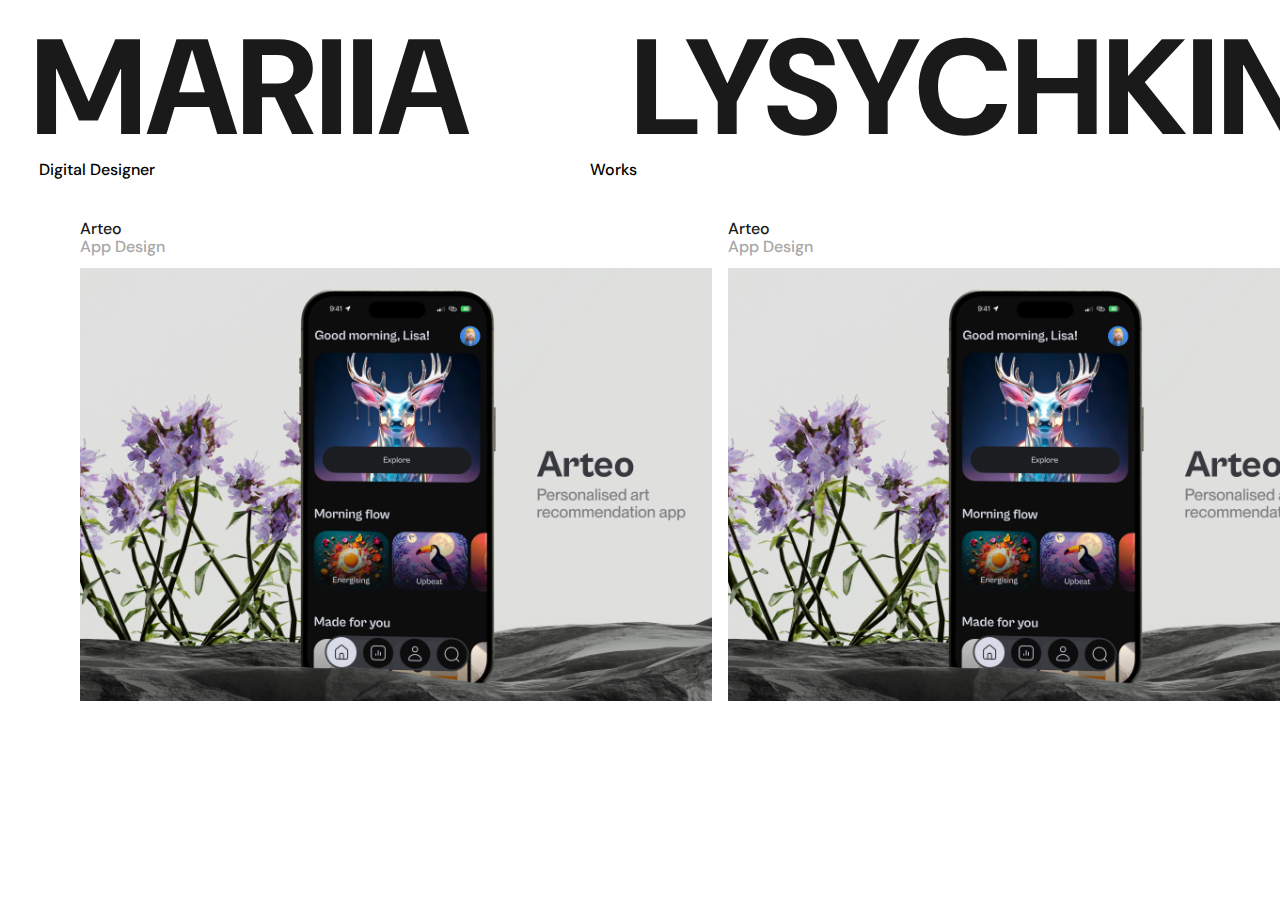
==== index.html @ f184c716 "Add files via upload" ====
<!DOCTYPE html>
<html lang="en">
  <head>
    <meta charset="UTF-8" />
    <meta name="viewport" content="width=device-width, initial-scale=1.0" />

    <title>Mariia Lysychkina Portfolio</title>

    <link rel="stylesheet" href="styles/portfolio_style.css" />
    <link rel="preconnect" href="https://fonts.googleapis.com" />
    <link rel="preconnect" href="https://fonts.gstatic.com" crossorigin />
    <link
      href="https://fonts.googleapis.com/css2?family=DM+Sans:ital,opsz,wght@0,9..40,100..1000;1,9..40,100..1000&family=IBM+Plex+Sans:ital,wght@0,100;0,200;0,300;0,400;0,500;0,600;0,700;1,100;1,200;1,300;1,400;1,500;1,600;1,700&family=Modak&display=swap"
      rel="stylesheet"
    />
  </head>
  <body>
    <main>
      <div class="container">
        <div class="header-name">
          <div class="name">
            <h1>MARIIA</h1>
            <h1>Lysychkina</h1>
          </div>
        </div>
        <div class="navigation-menu">
          <p>Digital Designer</p>
          <p>Works</p>
        </div>
        <div class="content">
          <div class="projects">
            <div class="project">
              <div class="project-info">
                <div class="project-name">
                  <p>Arteo</p>
                </div>
                <div class="project-description">
                  <p>App Design</p>
                </div>
              </div>
              <img src="images/Arteo.png" />
            </div>

            <div class="project">
              <div class="project-info">
                <div class="project-name">
                  <p>Arteo</p>
                </div>
                <div class="project-description">
                  <p>App Design</p>
                </div>
              </div>

              <img src="images/Arteo.png" />
            </div>
          </div>
        </div>
      </div>
    </main>
  </body>
</html>
---- styles/portfolio_style.css ----
* {
  margin: 0;
  padding: 0;
  font-family: "DM Sans";
  box-sizing: border-box;
}

.container {
  width: 1440px; /* Matches the Figma frame */
  margin: 0 auto; /* Centers the container */
}

.frame {
  width: 90rem; /* Matches your Figma frame size */
  margin: 0 auto; /* Centers the frame horizontally */
  height: auto; /* Adjusts height dynamically based on content */
}

.content {
  margin-top: 25px;
  margin-left: 40px;
  margin-right: 40px;
  margin-bottom: 0px;
}

.header-name {
  margin-top: 1.56rem;
  margin-left: 1.94rem;
  margin-right: 2.31rem;
  margin-bottom: 0.5rem;
}

.name {
  margin: 0rem;
  display: flex;
  justify-content: space-between;
}

h1 {
  -webkit-font-smoothing: antialiased;
  color: #1a1a1a;
  font-family: "DM Sans";
  margin: 0rem;
  font-size: 8.45625rem;
  font-weight: 800;
  line-height: 7.90463rem;
  text-transform: uppercase;
}

p {
  -webkit-font-smoothing: antialiased;
  margin: 0;
  font-size: 1rem;
  font-weight: 500;
  line-height: normal;
}

.navigation-menu {
  margin: 0rem 2.44rem;
  display: flex;
  flex-direction: row;
  justify-content: space-between;
  width: 598px;
}

img {
  max-width: 100%;
}

.project-name {
  color: #1a1a1a;
}

.project-description {
  color: #a6a6a6;
}

.project-name > p {
  line-height: 18px;
}

.project-description > p {
  line-height: 18px;
}

.projects {
  margin-top: 40px;
  margin-left: 40px;
  margin-right: 40px;
  display: flex;
  gap: 16px;
}

.project-info {
  margin: 0px;
  display: flex;
  flex-direction: column;
  gap: -4px;
}

.project {
  margin: 0px;
  display: flex;
  flex-direction: column;
  gap: 12px;
}

.header-wrapper {
  background-color: antiquewhite;
}

.yrgo {
  font-size: 30px;
}
.box {
  height: 300px;
  width: 300px;
  background-color: aquamarine;
  padding: 10px;
  margin: 20px;
  border: 2px green;
}

.demo {
  font-weight: bold;
  color: red;
}

img {
  max-width: 100%;
  max-height: 100%;
}
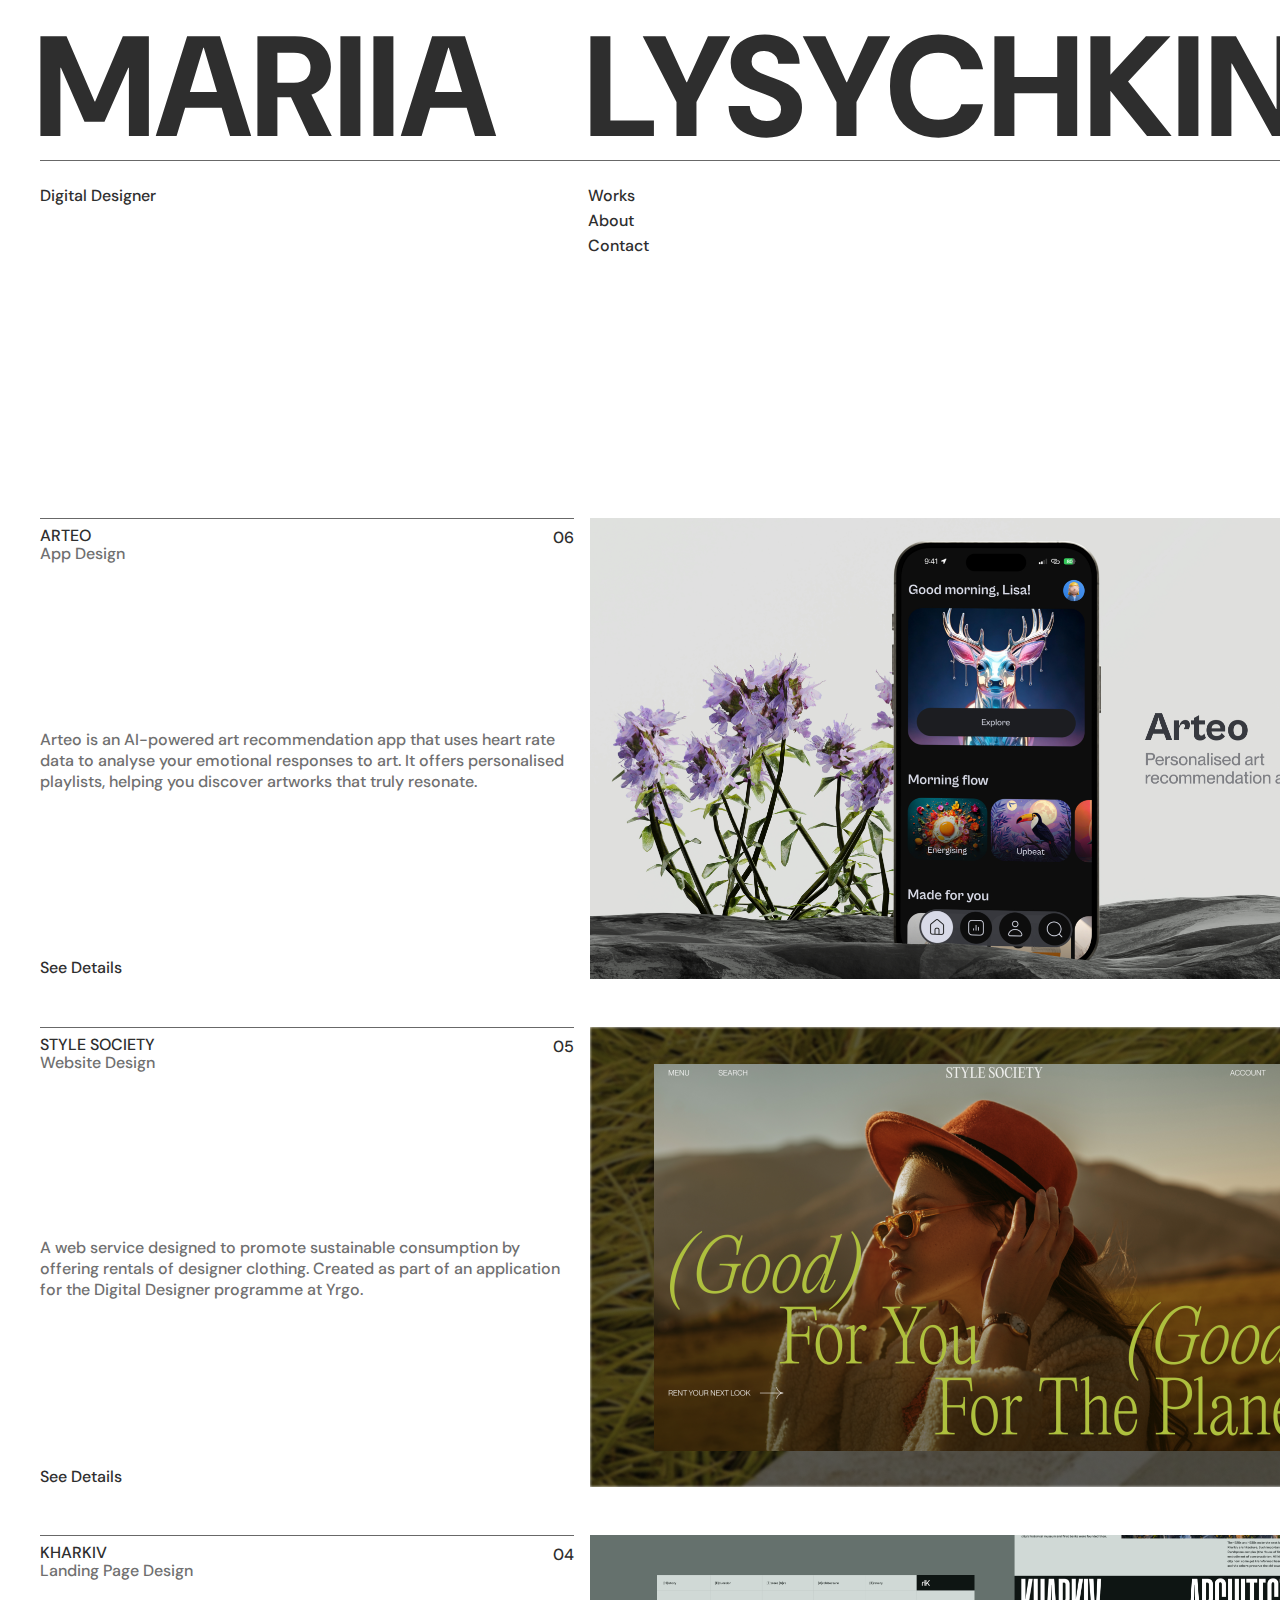
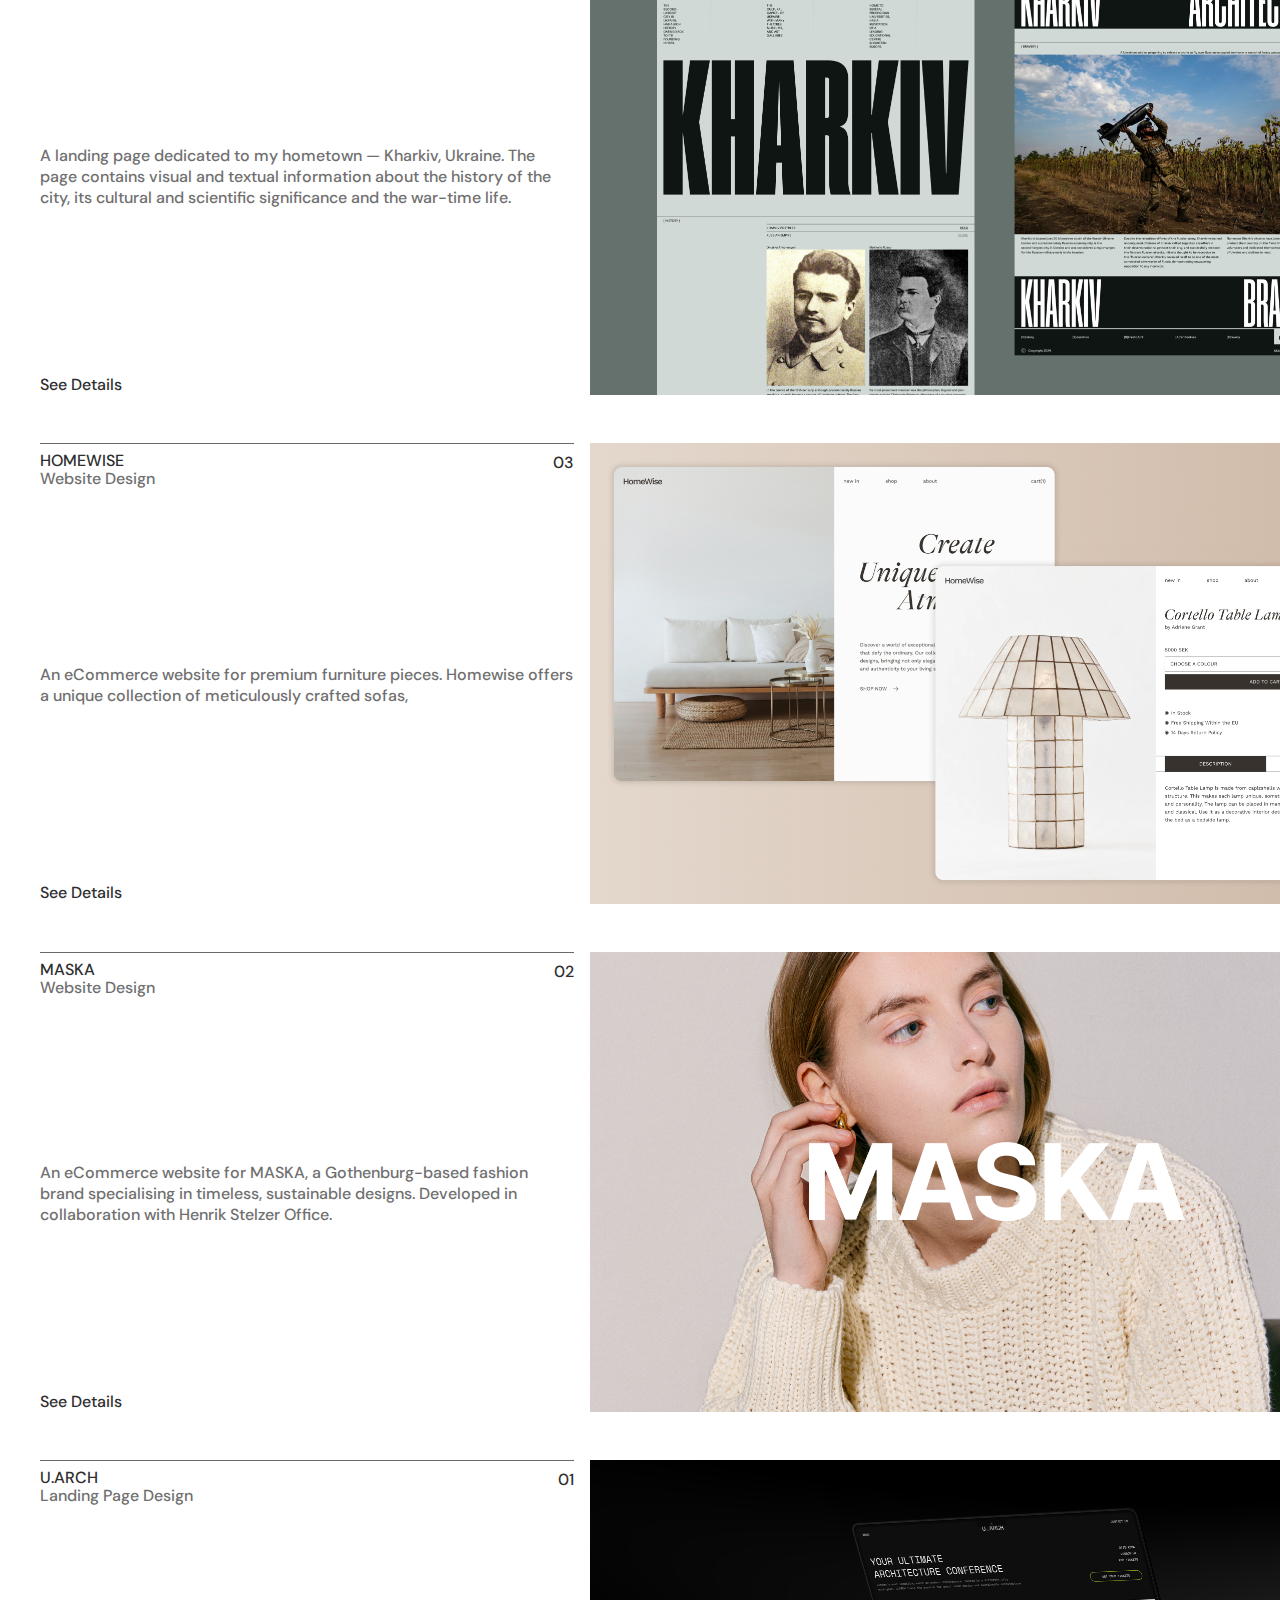
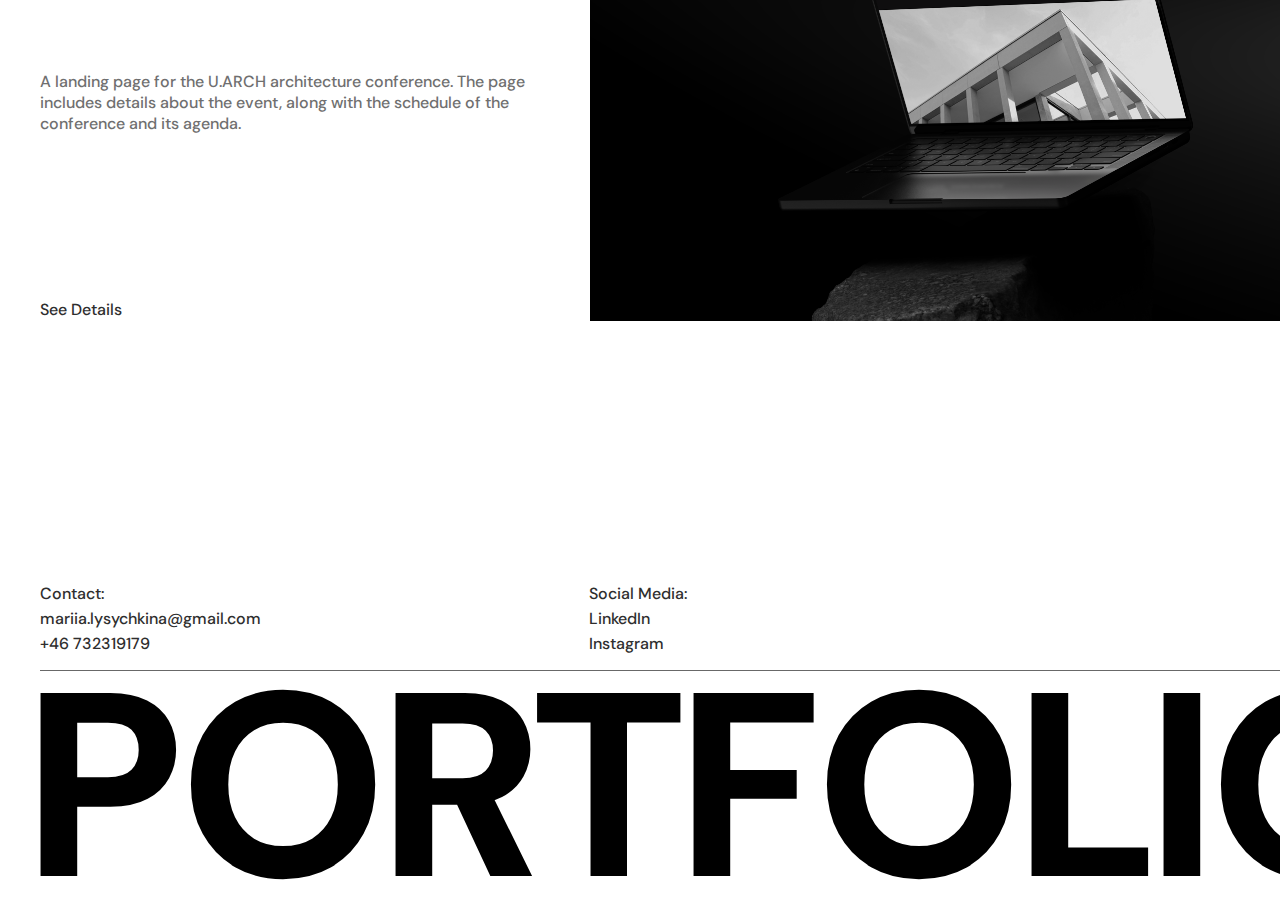
==== commit 3b3dcc4d: "Add files via upload" ====
--- a/index.html
+++ b/index.html
@@ -14,47 +14,334 @@
       rel="stylesheet"
     />
   </head>
+
+  <style>
+    html {
+      cursor: url("images/cursor.png"), auto;
+    }
+  </style>
   <body>
     <main>
-      <div class="container">
-        <div class="header-name">
-          <div class="name">
-            <h1>MARIIA</h1>
-            <h1>Lysychkina</h1>
-          </div>
-        </div>
+      <div class="wrapper">
+        <div class="name">
+          <div class="first-name">Mariia</div>
+          <div class="last-name">Lysychkina</div>
+        </div>
+
+        <div class="line">
+          <img class="line1" src="images/Line 1.svg" alt="Separation line" />
+          <img class="line2" src="images/Line 2.svg" alt="Separation line" />
+        </div>
+
         <div class="navigation-menu">
-          <p>Digital Designer</p>
-          <p>Works</p>
-        </div>
-        <div class="content">
-          <div class="projects">
-            <div class="project">
-              <div class="project-info">
-                <div class="project-name">
-                  <p>Arteo</p>
-                </div>
-                <div class="project-description">
-                  <p>App Design</p>
-                </div>
-              </div>
-              <img src="images/Arteo.png" />
-            </div>
-
-            <div class="project">
-              <div class="project-info">
-                <div class="project-name">
-                  <p>Arteo</p>
-                </div>
-                <div class="project-description">
-                  <p>App Design</p>
-                </div>
-              </div>
-
-              <img src="images/Arteo.png" />
-            </div>
-          </div>
-        </div>
+          <div class="navigation-menu-col1-col2">
+            <p>Digital Designer</p>
+            <div class="clickable-menu">
+              <p class="button">Works</p>
+              <p class="button">About</p>
+              <p class="button">Contact</p>
+            </div>
+          </div>
+          <p>2024</p>
+        </div>
+        <div class="projects">
+          <div class="project">
+            <div class="project-description">
+              <div class="project-header">
+                <div>
+                  <img
+                    class="line3"
+                    src="images/Line 3.svg"
+                    alt="Separation line"
+                  />
+                  <img
+                    class="line2 line"
+                    src="images/Line 2.svg"
+                    alt="Separation line"
+                  />
+                </div>
+
+                <div class="project-name-number">
+                  <div class="project-name">
+                    <p>ARTEO</p>
+                    <p class="grey">App Design</p>
+                  </div>
+                  <p>06</p>
+                </div>
+              </div>
+              <div class="text-box grey">
+                Arteo is an AI-powered art recommendation app that uses heart
+                rate data to analyse your emotional responses to art. It offers
+                personalised playlists, helping you discover artworks that truly
+                resonate.
+              </div>
+              <p class="button">See Details</p>
+            </div>
+            <div>
+              <img
+                class="image_mobile"
+                src="images/Arteo_mobile.png"
+                alt="Arteo project"
+              />
+              <img
+                class="image_desktop"
+                src="images/Arteo.png"
+                alt="Arteo project"
+              />
+            </div>
+          </div>
+
+          <div class="project">
+            <div class="project-description">
+              <div class="project-header">
+                <div>
+                  <img
+                    class="line3"
+                    src="images/Line 3.svg"
+                    alt="Separation line"
+                  />
+                  <img
+                    class="line2 line"
+                    src="images/Line 2.svg"
+                    alt="Separation line"
+                  />
+                </div>
+
+                <div class="project-name-number">
+                  <div class="project-name">
+                    <p>STYLE SOCIETY</p>
+                    <p class="grey">Website Design</p>
+                  </div>
+                  <p>05</p>
+                </div>
+              </div>
+              <div class="text-box grey">
+                A web service designed to promote sustainable consumption by
+                offering rentals of designer clothing. Created as part of an
+                application for the Digital Designer programme at Yrgo.
+              </div>
+              <a href="style_society.html" class="button">See Details</a>
+            </div>
+            <div>
+              <a href="style_society.html">
+                <img
+                  class="image_mobile"
+                  src="images/Style Society_mobile.png"
+                  alt="Style Society project"
+                />
+
+                <div class="style-society-picture image_desktop"></div>
+                <!--<img
+                  class="image_desktop"
+                  src="images/Style Society.png"
+                  alt="Style Society project"
+                />-->
+              </a>
+            </div>
+          </div>
+
+          <div class="project">
+            <div class="project-description">
+              <div class="project-header">
+                <div>
+                  <img
+                    class="line3"
+                    src="images/Line 3.svg"
+                    alt="Separation line"
+                  />
+                  <img
+                    class="line2 line"
+                    src="images/Line 2.svg"
+                    alt="Separation line"
+                  />
+                </div>
+
+                <div class="project-name-number">
+                  <div class="project-name">
+                    <p>KHARKIV</p>
+                    <p class="grey">Landing Page Design</p>
+                  </div>
+                  <p>04</p>
+                </div>
+              </div>
+              <div class="text-box grey">
+                A landing page dedicated to my hometown — Kharkiv, Ukraine. The
+                page contains visual and textual information about the history
+                of the city, its cultural and scientific significance and the
+                war-time life.
+              </div>
+              <p class="button">See Details</p>
+            </div>
+            <div>
+              <img
+                class="image_mobile"
+                src="images/Kharkiv_mobile.png"
+                alt="Kharkiv project"
+              />
+              <img
+                class="image_desktop"
+                src="images/Kharkiv.png"
+                alt="Kharkiv project"
+              />
+            </div>
+          </div>
+
+          <div class="project">
+            <div class="project-description">
+              <div class="project-header">
+                <div>
+                  <img
+                    class="line3"
+                    src="images/Line 3.svg"
+                    alt="Separation line"
+                  />
+                  <img
+                    class="line2 line"
+                    src="images/Line 2.svg"
+                    alt="Separation line"
+                  />
+                </div>
+
+                <div class="project-name-number">
+                  <div class="project-name">
+                    <p>HOMEWISE</p>
+                    <p class="grey">Website Design</p>
+                  </div>
+                  <p>03</p>
+                </div>
+              </div>
+              <div class="text-box grey">
+                An eCommerce website for premium furniture pieces. Homewise
+                offers a unique collection of meticulously crafted sofas,
+              </div>
+              <p class="button">See Details</p>
+            </div>
+            <div>
+              <img
+                class="image_mobile"
+                src="images/Homewise_mobile.png"
+                alt="Homewise project"
+              />
+              <img
+                class="image_desktop"
+                src="images/Homewise.png"
+                alt="Homewise project"
+              />
+            </div>
+          </div>
+
+          <div class="project">
+            <div class="project-description">
+              <div class="project-header">
+                <div>
+                  <img
+                    class="line3"
+                    src="images/Line 3.svg"
+                    alt="Separation line"
+                  />
+                  <img
+                    class="line2 line"
+                    src="images/Line 2.svg"
+                    alt="Separation line"
+                  />
+                </div>
+
+                <div class="project-name-number">
+                  <div class="project-name">
+                    <p>MASKA</p>
+                    <p class="grey">Website Design</p>
+                  </div>
+                  <p>02</p>
+                </div>
+              </div>
+              <div class="text-box grey">
+                An eCommerce website for MASKA, a Gothenburg-based fashion brand
+                specialising in timeless, sustainable designs. Developed in
+                collaboration with Henrik Stelzer Office.
+              </div>
+              <p class="button">See Details</p>
+            </div>
+            <div>
+              <img
+                class="image_mobile"
+                src="images/MASKA_mobile.png"
+                alt="MASKA project"
+              />
+              <img
+                class="image_desktop"
+                src="images/MASKA.png"
+                alt="MASKA project"
+              />
+            </div>
+          </div>
+
+          <div class="project">
+            <div class="project-description">
+              <div class="project-header">
+                <div>
+                  <img
+                    class="line3"
+                    src="images/Line 3.svg"
+                    alt="Separation line"
+                  />
+                  <img
+                    class="line2 line"
+                    src="images/Line 2.svg"
+                    alt="Separation line"
+                  />
+                </div>
+
+                <div class="project-name-number">
+                  <div class="project-name">
+                    <p>U.ARCH</p>
+                    <p class="grey">Landing Page Design</p>
+                  </div>
+                  <p>01</p>
+                </div>
+              </div>
+              <div class="text-box grey">
+                A landing page for the U.ARCH architecture conference. The page
+                includes details about the event, along with the schedule of the
+                conference and its agenda.
+              </div>
+              <p class="button">See Details</p>
+            </div>
+            <div>
+              <img
+                class="image_mobile"
+                src="images/UARCH_mobile.png"
+                alt="U.ARCH project"
+              />
+              <img
+                class="image_desktop"
+                src="images/UARCH.png"
+                alt="U.ARCH project"
+              />
+            </div>
+          </div>
+        </div>
+        <div class="navigation-menu-footer">
+          <div class="navigation-menu-col1-col2-footer">
+            <div class="clickable-menu">
+              <p>Contact:</p>
+              <p>mariia.lysychkina@gmail.com</p>
+              <p>+46 732319179</p>
+            </div>
+            <div class="clickable-menu">
+              <p>Social Media:</p>
+              <p class="button">LinkedIn</p>
+              <p class="button">Instagram</p>
+            </div>
+          </div>
+          <p>©2024</p>
+        </div>
+
+        <div class="line">
+          <img class="line1" src="images/Line 1.svg" alt="Separation line" />
+          <img class="line2" src="images/Line 2.svg" alt="Separation line" />
+        </div>
+
+        <div class="large-footer-text">Portfolio</div>
       </div>
     </main>
   </body>
--- a/styles/portfolio_style.css
+++ b/styles/portfolio_style.css
@@ -5,128 +5,473 @@
   box-sizing: border-box;
 }
 
-.container {
-  width: 1440px; /* Matches the Figma frame */
-  margin: 0 auto; /* Centers the container */
-}
-
-.frame {
-  width: 90rem; /* Matches your Figma frame size */
-  margin: 0 auto; /* Centers the frame horizontally */
-  height: auto; /* Adjusts height dynamically based on content */
+html,
+body {
+  max-width: 100%;
+  overflow-x: hidden;
+}
+
+.wrapper {
+  width: 90rem;
+  margin: 0 auto;
+  overflow: hidden;
+}
+
+.clickable-menu {
+  display: flex;
+  flex-direction: column;
+  gap: 0.25rem;
 }
 
 .content {
-  margin-top: 25px;
-  margin-left: 40px;
-  margin-right: 40px;
-  margin-bottom: 0px;
-}
-
-.header-name {
+  margin-top: 1.5625rem;
+  margin-left: 2.5rem;
+  margin-right: 2.5rem;
+  margin-bottom: 0rem;
+}
+
+.name {
   margin-top: 1.56rem;
-  margin-left: 1.94rem;
-  margin-right: 2.31rem;
+  margin-left: 2.1rem;
+  margin-right: 2.5rem;
   margin-bottom: 0.5rem;
-}
-
-.name {
-  margin: 0rem;
   display: flex;
   justify-content: space-between;
 }
 
+.first-name {
+  color: #2e2e2e;
+  font-size: 8.91rem;
+  font-weight: 800;
+  line-height: 7.92625rem;
+  text-transform: uppercase;
+}
+
+.last-name {
+  color: #2e2e2e;
+  font-size: 8.91rem;
+  font-weight: 800;
+  line-height: 7.92625rem;
+  text-transform: uppercase;
+}
+
 h1 {
-  -webkit-font-smoothing: antialiased;
-  color: #1a1a1a;
-  font-family: "DM Sans";
-  margin: 0rem;
-  font-size: 8.45625rem;
+  color: #2e2e2e;
+  margin: 0rem;
+  font-size: 7.49063rem;
   font-weight: 800;
-  line-height: 7.90463rem;
+  line-height: 7rem;
   text-transform: uppercase;
 }
 
 p {
-  -webkit-font-smoothing: antialiased;
+  color: #2e2e2e;
   margin: 0;
   font-size: 1rem;
   font-weight: 500;
   line-height: normal;
 }
 
+a {
+  color: #2e2e2e;
+  margin: 0;
+  font-size: 1rem;
+  font-weight: 500;
+  line-height: normal;
+  text-decoration: none;
+}
+
+.navigation-menu-col1-col2 {
+  margin: 0rem;
+  display: flex;
+  flex-direction: row;
+  gap: 27rem;
+}
+
+.navigation-menu-col1-col2-footer {
+  margin: 0rem;
+  display: flex;
+  flex-direction: row;
+  gap: 20.5rem;
+}
+
 .navigation-menu {
-  margin: 0rem 2.44rem;
+  margin: 1.5rem 2.5rem 0rem 2.5rem;
+  display: flex;
+  flex-direction: row;
+  gap: 44.3125rem;
+}
+
+.navigation-menu-footer {
+  margin: 0rem 2.5rem 1rem 2.5rem;
+  display: flex;
+  flex-direction: row;
+  gap: 41.19rem;
+  align-items: flex-end;
+}
+
+.line {
+  margin: 0.5rem 2.5rem 0rem 2.5rem;
+}
+
+.line-no-margin {
+  margin: 0;
+}
+
+.line line3 {
+  width: 100%;
+}
+
+.project {
+  margin: 0rem, 2.5rem;
+  display: flex;
+  gap: 1rem;
+}
+
+.project-description {
+  margin: 0;
+  display: flex;
+  flex-direction: column;
+  justify-content: space-between;
+  height: 28.75rem;
+}
+
+.project-header {
+  margin: 0rem;
+  display: flex;
+  flex-direction: column;
+  gap: 0.5rem;
+}
+
+.project-name {
+  margin: 0rem;
+  display: flex;
+  flex-direction: column;
+  gap: 0rem;
+}
+
+.project-name p {
+  line-height: 1.125;
+}
+
+.project-name-number {
+  margin: 0rem;
   display: flex;
   flex-direction: row;
   justify-content: space-between;
-  width: 598px;
+  width: 33.375rem;
+}
+
+.text-box {
+  width: 33.375rem;
+  margin: 0rem;
+  font-size: 1rem;
+  font-weight: 500;
+  line-height: normal;
 }
 
 img {
-  max-width: 100%;
-}
-
-.project-name {
-  color: #1a1a1a;
-}
-
-.project-description {
-  color: #a6a6a6;
-}
-
-.project-name > p {
-  line-height: 18px;
-}
-
-.project-description > p {
-  line-height: 18px;
-}
-
-.projects {
-  margin-top: 40px;
-  margin-left: 40px;
-  margin-right: 40px;
-  display: flex;
-  gap: 16px;
-}
-
-.project-info {
-  margin: 0px;
-  display: flex;
-  flex-direction: column;
-  gap: -4px;
-}
-
-.project {
-  margin: 0px;
-  display: flex;
-  flex-direction: column;
-  gap: 12px;
-}
-
-.header-wrapper {
-  background-color: antiquewhite;
-}
-
-.yrgo {
-  font-size: 30px;
-}
-.box {
-  height: 300px;
-  width: 300px;
-  background-color: aquamarine;
-  padding: 10px;
-  margin: 20px;
-  border: 2px green;
-}
-
-.demo {
-  font-weight: bold;
-  color: red;
-}
-
-img {
+  display: block;
   max-width: 100%;
   max-height: 100%;
 }
+
+.projects {
+  margin-top: 16.4rem;
+  margin-left: 2.5rem;
+  margin-right: 2.5rem;
+  margin-bottom: 16.4rem;
+  display: flex;
+  flex-direction: column;
+  gap: 3rem;
+}
+
+.grey {
+  color: #6f6f6f;
+}
+
+.large-footer-text {
+  margin: 0rem 1.75rem 0.5rem 1.8rem;
+  font-size: 16.35rem;
+  font-weight: 800;
+  line-height: 14.5rem;
+  text-transform: uppercase;
+}
+
+.project-info {
+  margin: 10.62rem 2.5rem 3rem 2.5rem;
+}
+
+.project-year-desciption {
+  margin: 1.5rem 17.19rem 0rem 0rem;
+  display: flex;
+  gap: 31.94rem;
+}
+
+.project-info-text {
+  margin: 0rem;
+  display: flex;
+  flex-direction: column;
+  gap: 1rem;
+}
+
+.photo-gallery {
+  margin: 0rem 2.5rem 10.63rem 2.5rem;
+  display: flex;
+  flex-direction: column;
+  gap: 1rem;
+}
+
+.photo-row {
+  margin: 0rem;
+  display: flex;
+  gap: 1rem;
+}
+
+.photo-column {
+  margin: 0rem;
+  display: flex;
+  flex-direction: column;
+  gap: 1rem;
+}
+
+.button {
+  text-decoration-line: none;
+}
+
+.button:hover {
+  text-decoration-line: underline;
+  cursor: pointer;
+}
+
+.style-society-picture {
+  background-image: url("images/Style Society.png");
+  width: 809px;
+  height: 460px;
+  background-size: contain;
+}
+
+.style-society-picture:hover {
+  background-image: url("images/Style Society.gif");
+}
+
+@media only screen and (max-width: 761px) {
+  .wrapper {
+    width: 26.875rem;
+    margin: 0 auto;
+  }
+
+  html {
+    font-size: 100%;
+  }
+  .name {
+    margin-top: 0.56rem;
+    margin-left: 0.85rem;
+    margin-right: 0.94rem;
+    margin-bottom: 0.44rem;
+    display: flex;
+    flex-direction: column;
+    gap: 0rem;
+  }
+
+  h1 {
+    color: #2e2e2e;
+    margin: 0rem;
+    font-size: 15.152rem;
+    font-weight: 800;
+    line-height: 13.5rem;
+    text-transform: uppercase;
+  }
+
+  .first-name {
+    color: #2e2e2e;
+    font-size: 4.375rem;
+    font-weight: 800;
+    line-height: 4rem;
+    text-transform: uppercase;
+  }
+
+  .last-name {
+    color: #2e2e2e;
+    font-size: 4.375rem;
+    font-weight: 800;
+    line-height: 4rem;
+    text-transform: uppercase;
+  }
+
+  .line {
+    margin: 0 1rem;
+  }
+
+  .line img {
+    min-height: 0.1rem;
+    width: 100%;
+  }
+
+  .line1 {
+    display: none;
+  }
+
+  .line2 {
+    margin: 0 auto;
+  }
+
+  .line3 {
+    display: none;
+  }
+
+  .navigation-menu-col1-col2 {
+    margin: 0rem;
+    display: flex;
+    flex-direction: column;
+    gap: 3.5rem;
+  }
+
+  .navigation-menu {
+    margin: 0.75rem 1rem 0rem 1rem;
+    display: flex;
+    flex-direction: row;
+    gap: 15.05rem;
+  }
+
+  .navigation-menu-col1-col2-footer {
+    margin: 0rem;
+    display: flex;
+    flex-direction: column;
+    gap: 2.25rem;
+  }
+
+  .navigation-menu-footer {
+    margin: 0rem 1rem 0.75rem 1rem;
+    display: flex;
+    gap: 7.65rem;
+    align-items: flex-end;
+  }
+
+  .clickable-menu {
+    display: flex;
+    flex-direction: column;
+    gap: 0.25rem;
+  }
+
+  .project {
+    margin: 0rem;
+    display: flex;
+    flex-direction: column;
+    gap: 1rem;
+  }
+
+  .project-description {
+    margin: 0;
+    display: flex;
+    flex-direction: column;
+    justify-content: space-between;
+    height: 15.125rem;
+  }
+
+  .project-header {
+    margin: 0rem;
+    display: flex;
+    flex-direction: column;
+    gap: 0.5rem;
+  }
+
+  .project-name {
+    margin: 0rem;
+    display: flex;
+    flex-direction: column;
+    gap: 0rem;
+  }
+
+  .project-name p {
+    line-height: 1.125;
+  }
+
+  .project-name-number {
+    margin: 0rem;
+    display: flex;
+    flex-direction: row;
+    justify-content: space-between;
+    width: 24.9375rem;
+  }
+
+  .text-box {
+    width: 24.875rem;
+    margin: 0rem;
+    font-size: 1rem;
+    font-weight: 500;
+    line-height: normal;
+  }
+
+  .projects {
+    margin-top: 7.5rem;
+    margin-left: 1rem;
+    margin-right: 1rem;
+    margin-bottom: 7.5rem;
+    display: flex;
+    flex-direction: column;
+    gap: 2.25rem;
+  }
+
+  .image_desktop {
+    display: none;
+  }
+
+  .large-footer-text {
+    margin: 0.5rem 0.75rem 0.5rem 0.8rem;
+    font-size: 4.8rem;
+    font-weight: 800;
+    line-height: 4.5rem;
+    text-transform: uppercase;
+  }
+
+  .project-info {
+    margin: 7.5rem 1rem 3.5rem 1rem;
+  }
+
+  .project-year-desciption {
+    margin-top: 0.5rem;
+    display: flex;
+    flex-direction: column;
+    gap: 3rem;
+  }
+
+  .project-info-text {
+    margin: 0rem;
+    display: flex;
+    flex-direction: column;
+    gap: 0.5rem;
+    width: 24.875rem;
+  }
+
+  .photo-gallery {
+    margin: 0rem 1rem 7.5rem 1rem;
+    display: flex;
+    flex-direction: column;
+    gap: 1rem;
+  }
+
+  .photo-row {
+    margin: 0rem;
+    display: flex;
+    flex-direction: column;
+    gap: 1rem;
+  }
+
+  .photo-column {
+    margin: 0rem;
+    display: flex;
+    flex-direction: column;
+    gap: 1rem;
+  }
+}
+
+@media only screen and (min-width: 762px) {
+  .line2 {
+    display: none;
+  }
+
+  .image_mobile {
+    display: none;
+  }
+}
